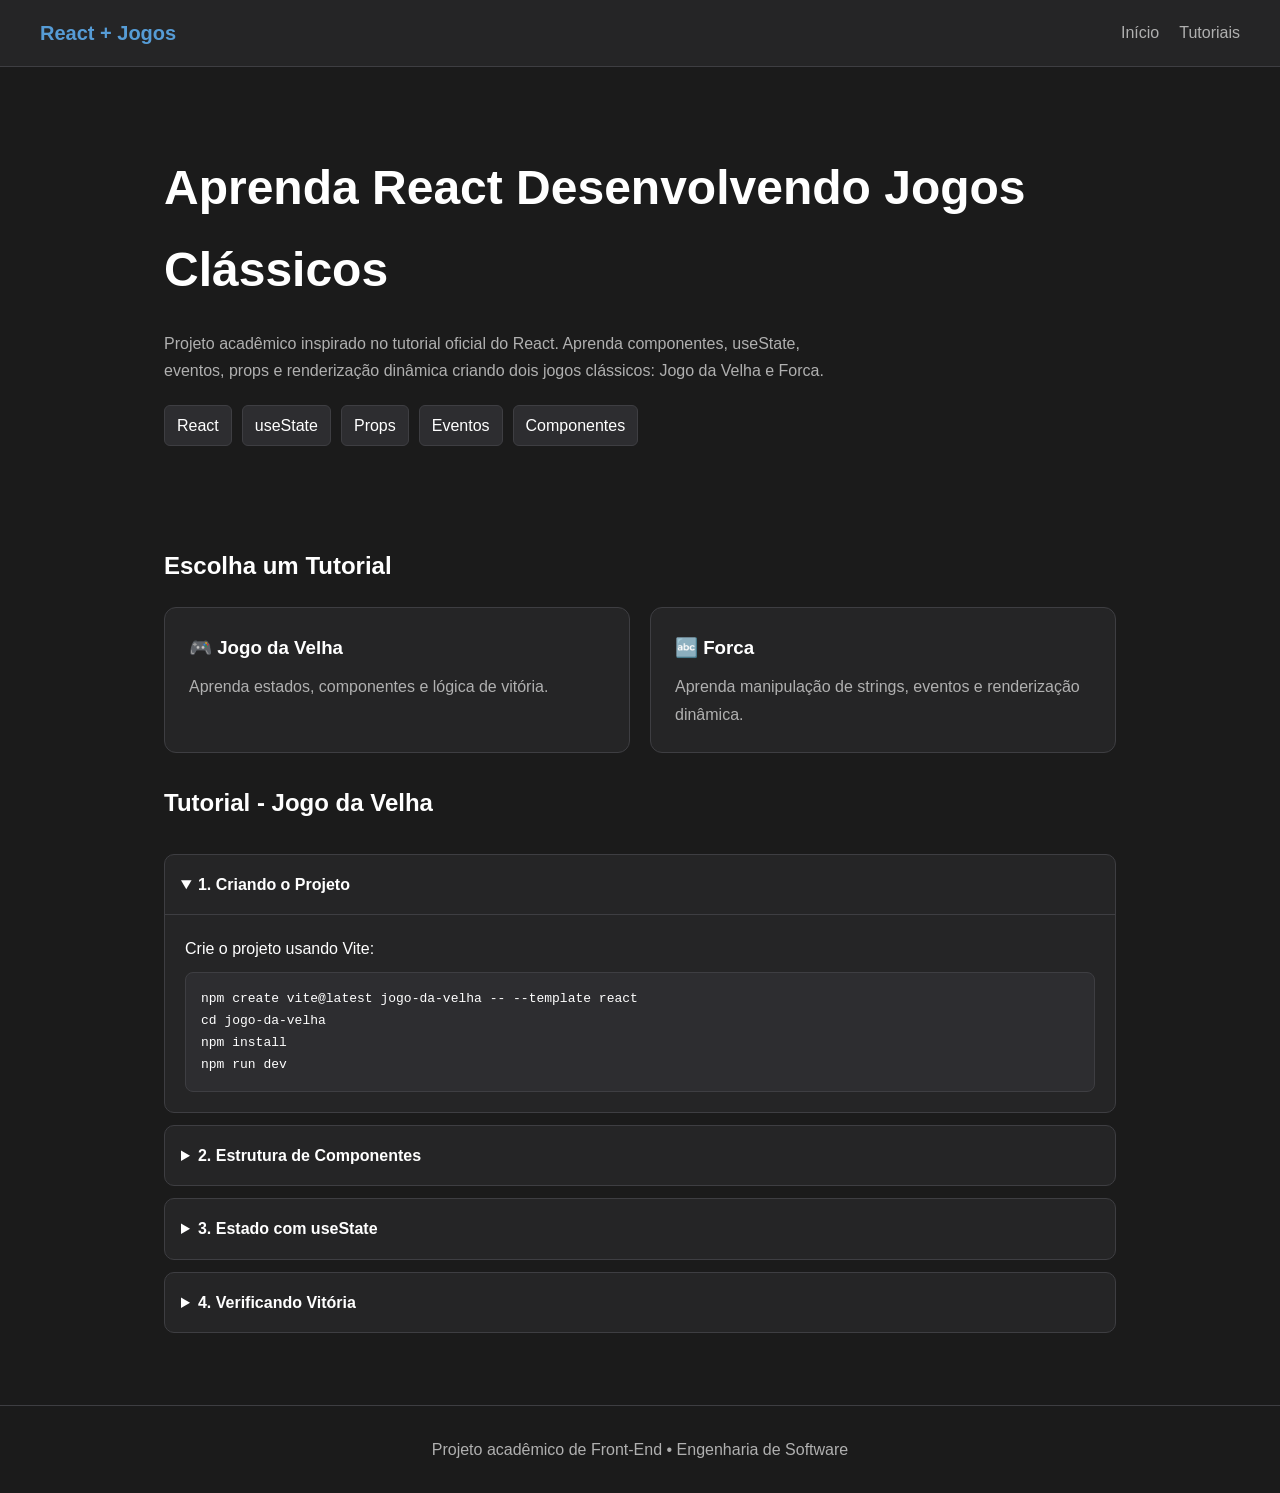
==== Atividade Jogo/index.html @ dd844045 "Add files via upload" ====
<!DOCTYPE html>
<html lang="pt-BR">
<head>
<meta charset="UTF-8">
<meta name="viewport" content="width=device-width, initial-scale=1.0">
<title>Aprenda React Criando Jogos Clássicos</title>

<style>
*{
    margin:0;
    padding:0;
    box-sizing:border-box;
}

:root{
    --bg:#1b1b1b;
    --surface:#252526;
    --surface2:#2d2d30;
    --border:#3e3e42;
    --text:#ffffff;
    --muted:#b0b0b0;
    --accent:#569cd6;
    --success:#6a9955;
    --warning:#d7ba7d;
}

body{
    font-family:"Segoe UI",Tahoma,Geneva,Verdana,sans-serif;
    background:var(--bg);
    color:var(--text);
    line-height:1.7;
}

nav{
    position:sticky;
    top:0;
    background:var(--surface);
    border-bottom:1px solid var(--border);
    padding:16px 40px;
    display:flex;
    justify-content:space-between;
    align-items:center;
}

.logo{
    color:var(--accent);
    font-weight:700;
    font-size:20px;
}

nav ul{
    display:flex;
    gap:20px;
    list-style:none;
}

nav a{
    text-decoration:none;
    color:var(--muted);
}

nav a:hover{
    color:white;
}

.hero{
    max-width:1000px;
    margin:auto;
    padding:80px 24px;
}

.hero h1{
    font-size:3rem;
    margin-bottom:20px;
}

.hero p{
    color:var(--muted);
    max-width:700px;
}

.badges{
    margin-top:20px;
    display:flex;
    flex-wrap:wrap;
    gap:10px;
}

.badge{
    background:var(--surface2);
    border:1px solid var(--border);
    padding:6px 12px;
    border-radius:6px;
}

.section{
    max-width:1000px;
    margin:auto;
    padding:20px 24px 60px;
}

.games{
    display:grid;
    grid-template-columns:repeat(auto-fit,minmax(280px,1fr));
    gap:20px;
}

.card{
    background:var(--surface);
    border:1px solid var(--border);
    border-radius:12px;
    padding:24px;
    cursor:pointer;
}

.card:hover{
    border-color:var(--accent);
}

.card h3{
    margin-bottom:10px;
}

.card p{
    color:var(--muted);
}

.content{
    display:none;
    margin-top:30px;
}

.content.active{
    display:block;
}

details{
    margin-bottom:12px;
    background:var(--surface);
    border:1px solid var(--border);
    border-radius:10px;
    overflow:hidden;
}

summary{
    padding:16px;
    cursor:pointer;
    font-weight:600;
}

.details-body{
    padding:20px;
    border-top:1px solid var(--border);
}

pre{
    background:var(--surface2);
    border:1px solid var(--border);
    padding:15px;
    border-radius:8px;
    overflow:auto;
    margin-top:10px;
}

footer{
    text-align:center;
    padding:30px;
    border-top:1px solid var(--border);
    color:var(--muted);
}

@media(max-width:700px){
    .hero h1{
        font-size:2rem;
    }

    nav{
        flex-direction:column;
        gap:10px;
    }
}
</style>
</head>

<body>

<nav>
    <div class="logo">React + Jogos</div>

    <ul>
        <li><a href="#inicio">Início</a></li>
        <li><a href="#tutorial">Tutoriais</a></li>
    </ul>
</nav>

<section class="hero" id="inicio">
    <h1>Aprenda React Desenvolvendo Jogos Clássicos</h1>

    <p>
        Projeto acadêmico inspirado no tutorial oficial do React.
        Aprenda componentes, useState, eventos, props e renderização
        dinâmica criando dois jogos clássicos: Jogo da Velha e Forca.
    </p>

    <div class="badges">
        <span class="badge">React</span>
        <span class="badge">useState</span>
        <span class="badge">Props</span>
        <span class="badge">Eventos</span>
        <span class="badge">Componentes</span>
    </div>
</section>

<section class="section" id="tutorial">

<h2 style="margin-bottom:20px">Escolha um Tutorial</h2>

<div class="games">

<div class="card" onclick="showTutorial('velha')">
    <h3>🎮 Jogo da Velha</h3>
    <p>Aprenda estados, componentes e lógica de vitória.</p>
</div>

<div class="card" onclick="showTutorial('forca')">
    <h3>🔤 Forca</h3>
    <p>Aprenda manipulação de strings, eventos e renderização dinâmica.</p>
</div>

</div>

<div id="velha" class="content active">

<h2 style="margin:30px 0">Tutorial - Jogo da Velha</h2>

<details open>
<summary>1. Criando o Projeto</summary>
<div class="details-body">
<p>Crie o projeto usando Vite:</p>
<pre>npm create vite@latest jogo-da-velha -- --template react
cd jogo-da-velha
npm install
npm run dev</pre>
</div>
</details>

<details>
<summary>2. Estrutura de Componentes</summary>
<div class="details-body">
<ul>
<li>App.jsx</li>
<li>Board.jsx</li>
<li>Square.jsx</li>
</ul>
</div>
</details>

<details>
<summary>3. Estado com useState</summary>
<div class="details-body">
<pre>const [squares, setSquares] = useState(Array(9).fill(null));</pre>
</div>
</details>

<details>
<summary>4. Verificando Vitória</summary>
<div class="details-body">
<pre>const lines = [
[0,1,2],
[3,4,5],
[6,7,8],
[0,3,6],
[1,4,7],
[2,5,8],
[0,4,8],
[2,4,6]
];</pre>
</div>
</details>

</div>

<div id="forca" class="content">

<h2 style="margin:30px 0">Tutorial - Forca</h2>

<details open>
<summary>1. Estrutura Inicial</summary>
<div class="details-body">
<p>Defina uma palavra secreta e um estado para letras digitadas.</p>
</div>
</details>

<details>
<summary>2. Estado das Letras</summary>
<div class="details-body">
<pre>const [guesses, setGuesses] = useState([]);</pre>
</div>
</details>

<details>
<summary>3. Captura do Teclado</summary>
<div class="details-body">
<pre>useEffect(() => {
window.addEventListener('keydown', handleKey);
return () => window.removeEventListener('keydown', handleKey);
}, []);</pre>
</div>
</details>

<details>
<summary>4. Mostrar Palavra</summary>
<div class="details-body">
<pre>word.split('').map(letter =>
guesses.includes(letter) ? letter : '_'
)</pre>
</div>
</details>

<details>
<summary>5. Condição de Vitória</summary>
<div class="details-body">
<pre>const won = word
.split('')
.every(letter => guesses.includes(letter));</pre>
</div>
</details>

</div>

</section>

<footer>
Projeto acadêmico de Front-End • Engenharia de Software
</footer>

<script>
function showTutorial(id){

document.querySelectorAll('.content')
.forEach(el => el.classList.remove('active'));

document.getElementById(id)
.classList.add('active');
}
</script>

</body>
</html>
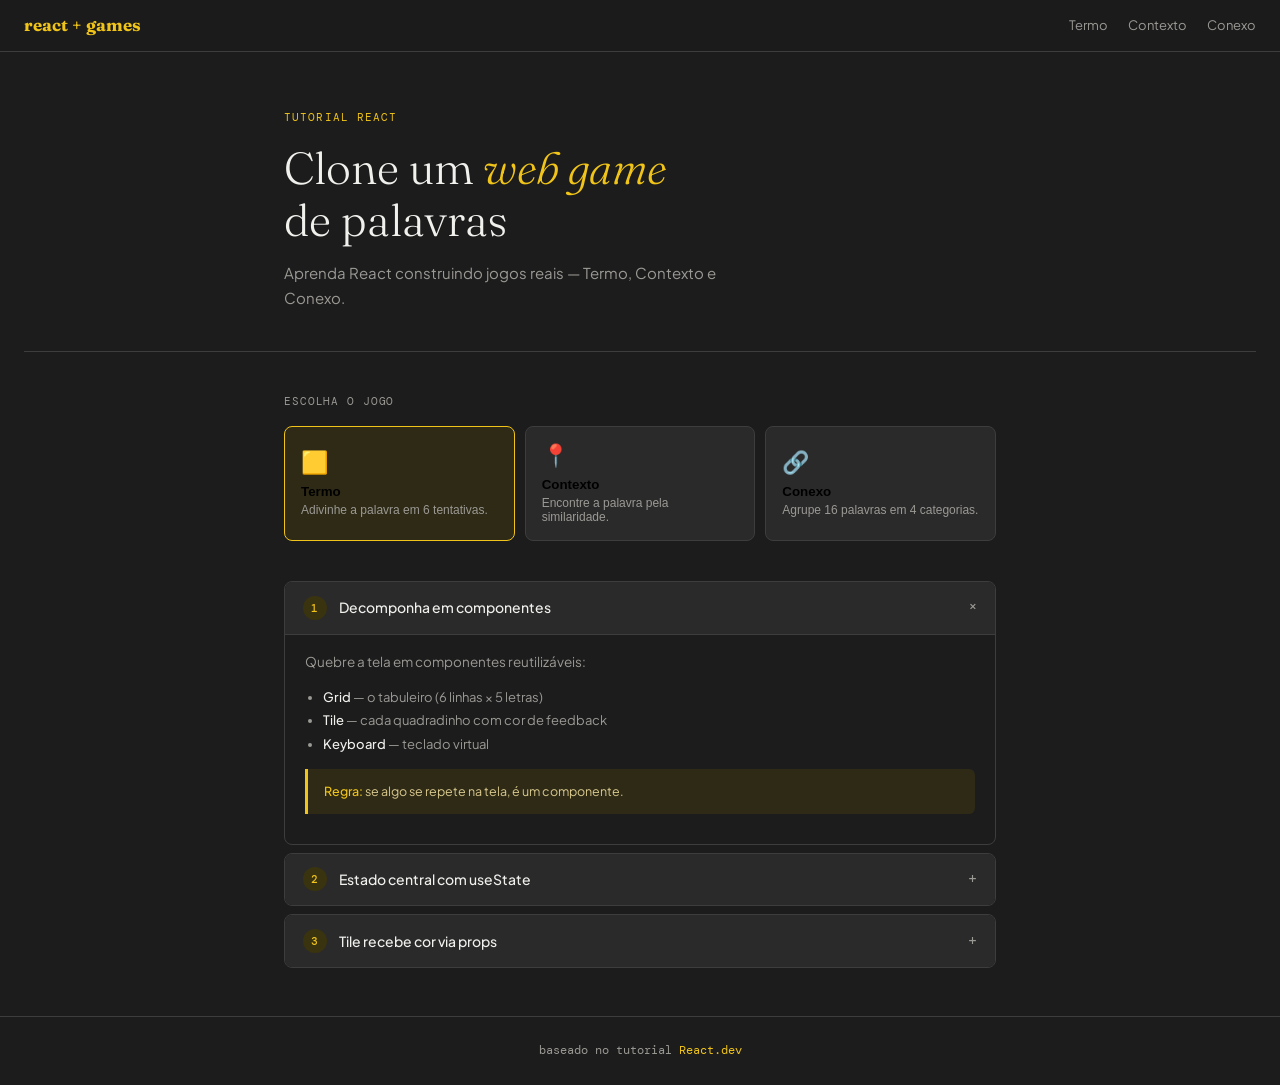
==== commit 8683f9f8: "Update index.html" ====
--- a/Atividade Jogo/index.html
+++ b/Atividade Jogo/index.html
@@ -3,346 +3,319 @@
 <head>
 <meta charset="UTF-8">
 <meta name="viewport" content="width=device-width, initial-scale=1.0">
-<title>Aprenda React Criando Jogos Clássicos</title>
-
+<title>Clone um Web Game de Palavras com React</title>
+<link rel="preconnect" href="https://fonts.googleapis.com">
+<link href="https://fonts.googleapis.com/css2?family=Fraunces:opsz,wght@9..144,300;9..144,700&family=DM+Mono:wght@400;500&family=Plus+Jakarta+Sans:wght@400;500;600&display=swap" rel="stylesheet">
 <style>
-*{
-    margin:0;
-    padding:0;
-    box-sizing:border-box;
-}
-
-:root{
-    --bg:#1b1b1b;
-    --surface:#252526;
-    --surface2:#2d2d30;
-    --border:#3e3e42;
-    --text:#ffffff;
-    --muted:#b0b0b0;
-    --accent:#569cd6;
-    --success:#6a9955;
-    --warning:#d7ba7d;
-}
-
-body{
-    font-family:"Segoe UI",Tahoma,Geneva,Verdana,sans-serif;
-    background:var(--bg);
-    color:var(--text);
-    line-height:1.7;
-}
-
-nav{
-    position:sticky;
-    top:0;
-    background:var(--surface);
-    border-bottom:1px solid var(--border);
-    padding:16px 40px;
-    display:flex;
-    justify-content:space-between;
-    align-items:center;
-}
-
-.logo{
-    color:var(--accent);
-    font-weight:700;
-    font-size:20px;
-}
-
-nav ul{
-    display:flex;
-    gap:20px;
-    list-style:none;
-}
-
-nav a{
-    text-decoration:none;
-    color:var(--muted);
-}
-
-nav a:hover{
-    color:white;
-}
-
-.hero{
-    max-width:1000px;
-    margin:auto;
-    padding:80px 24px;
-}
-
-.hero h1{
-    font-size:3rem;
-    margin-bottom:20px;
-}
-
-.hero p{
-    color:var(--muted);
-    max-width:700px;
-}
-
-.badges{
-    margin-top:20px;
-    display:flex;
-    flex-wrap:wrap;
-    gap:10px;
-}
-
-.badge{
-    background:var(--surface2);
-    border:1px solid var(--border);
-    padding:6px 12px;
-    border-radius:6px;
-}
-
-.section{
-    max-width:1000px;
-    margin:auto;
-    padding:20px 24px 60px;
-}
-
-.games{
-    display:grid;
-    grid-template-columns:repeat(auto-fit,minmax(280px,1fr));
-    gap:20px;
-}
-
-.card{
-    background:var(--surface);
-    border:1px solid var(--border);
-    border-radius:12px;
-    padding:24px;
-    cursor:pointer;
-}
-
-.card:hover{
-    border-color:var(--accent);
-}
-
-.card h3{
-    margin-bottom:10px;
-}
-
-.card p{
-    color:var(--muted);
-}
-
-.content{
-    display:none;
-    margin-top:30px;
-}
-
-.content.active{
-    display:block;
-}
-
-details{
-    margin-bottom:12px;
-    background:var(--surface);
-    border:1px solid var(--border);
-    border-radius:10px;
-    overflow:hidden;
-}
-
-summary{
-    padding:16px;
-    cursor:pointer;
-    font-weight:600;
-}
-
-.details-body{
-    padding:20px;
-    border-top:1px solid var(--border);
-}
-
-pre{
-    background:var(--surface2);
-    border:1px solid var(--border);
-    padding:15px;
-    border-radius:8px;
-    overflow:auto;
-    margin-top:10px;
-}
-
-footer{
-    text-align:center;
-    padding:30px;
-    border-top:1px solid var(--border);
-    color:var(--muted);
-}
-
-@media(max-width:700px){
-    .hero h1{
-        font-size:2rem;
-    }
-
-    nav{
-        flex-direction:column;
-        gap:10px;
-    }
-}
+  *, *::before, *::after { box-sizing: border-box; margin: 0; padding: 0; }
+
+  :root {
+    --bg:      #1c1c1c;
+    --surface: #2a2a2a;
+    --border:  #3d3d3d;
+    --text:    #f0f0ed;
+    --muted:   #9b9994;
+    --accent:  #f0c419;
+    --mono:    'DM Mono', monospace;
+    --serif:   'Fraunces', serif;
+    --sans:    'Plus Jakarta Sans', sans-serif;
+  }
+
+  body {
+    background: var(--bg);
+    color: var(--text);
+    font-family: var(--sans);
+    font-size: 15px;
+    line-height: 1.65;
+  }
+
+  /* NAV */
+  nav {
+    position: sticky; top: 0; z-index: 10;
+    background: rgba(28,28,28,.95);
+    border-bottom: 1px solid var(--border);
+    padding: 0 1.5rem;
+    display: flex; align-items: center; gap: 1.5rem;
+    height: 52px;
+  }
+  .nav-logo {
+    font-family: var(--serif); font-size: 17px;
+    color: var(--accent); font-weight: 700; text-decoration: none;
+  }
+  .nav-links { display: flex; gap: 1.25rem; margin-left: auto; }
+  .nav-links a { font-size: 13px; color: var(--muted); text-decoration: none; }
+  .nav-links a:hover { color: var(--text); }
+
+  /* HERO */
+  .hero { max-width: 760px; margin: 0 auto; padding: 3.5rem 1.5rem 2.5rem; }
+  .hero-eyebrow {
+    font-family: var(--mono); font-size: 11px; letter-spacing: .1em;
+    color: var(--accent); text-transform: uppercase; margin-bottom: 1rem;
+  }
+  .hero h1 {
+    font-family: var(--serif); font-size: clamp(2rem, 5vw, 2.8rem);
+    font-weight: 300; line-height: 1.15; margin-bottom: 1rem;
+  }
+  .hero h1 em { font-style: italic; color: var(--accent); }
+  .hero-lead { color: var(--muted); max-width: 480px; }
+
+  hr.divider { border: none; border-top: 1px solid var(--border); margin: 0 1.5rem; }
+
+  /* GAME SELECTOR */
+  .section { max-width: 760px; margin: 0 auto; padding: 2.5rem 1.5rem; }
+  .section-label {
+    font-family: var(--mono); font-size: 11px; color: var(--muted);
+    letter-spacing: .08em; text-transform: uppercase; margin-bottom: 1rem;
+  }
+  .game-grid { display: grid; grid-template-columns: repeat(3,1fr); gap: 10px; margin-bottom: 2.5rem; }
+  .game-card {
+    background: var(--surface); border: 1px solid var(--border);
+    border-radius: 8px; padding: 1rem; text-align: left; cursor: pointer;
+  }
+  .game-card:hover { border-color: var(--muted); }
+  .game-card.active { border-color: var(--accent); background: #2e2a16; }
+  .game-icon { font-size: 22px; margin-bottom: .5rem; }
+  .game-name { font-weight: 600; margin-bottom: .25rem; }
+  .game-desc { font-size: 12px; color: var(--muted); }
+
+  /* STEPS */
+  .step { border: 1px solid var(--border); border-radius: 8px; overflow: hidden; margin-bottom: 8px; }
+  .step-header {
+    display: flex; align-items: center; gap: 12px;
+    padding: .85rem 1.1rem; cursor: pointer; background: var(--surface);
+    list-style: none;
+  }
+  .step-header:hover { background: #303030; }
+  .step-num {
+    width: 24px; height: 24px; border-radius: 50%; flex-shrink: 0;
+    display: flex; align-items: center; justify-content: center;
+    font-family: var(--mono); font-size: 11px; font-weight: 500;
+    background: #3a330f; color: var(--accent);
+  }
+  .step-title { font-size: 14px; font-weight: 500; flex: 1; }
+  .step-toggle { font-family: var(--mono); color: var(--muted); transition: transform .2s; }
+  details[open] .step-toggle { transform: rotate(45deg); }
+  .step-body { padding: 1rem 1.25rem 1.25rem; border-top: 1px solid var(--border); }
+  .step-body p { font-size: 13.5px; color: var(--muted); margin-bottom: .85rem; }
+  .step-body ul { margin: 0 0 .85rem 1.1rem; }
+  .step-body li { font-size: 13px; color: var(--muted); margin-bottom: .15rem; }
+  .step-body strong { color: var(--text); font-weight: 500; }
+
+  /* CODE */
+  pre {
+    background: #232323; border: 1px solid var(--border);
+    border-radius: 6px; padding: 1rem; overflow-x: auto; margin: .6rem 0;
+    font-family: var(--mono); font-size: 12.5px; line-height: 1.7; color: var(--text);
+  }
+  .kw { color: var(--accent); }
+  .str { color: #d8d3c0; }
+  .cm  { color: #6b6b6b; font-style: italic; }
+
+  .tip {
+    background: #2e2a16; border-left: 3px solid var(--accent);
+    border-radius: 0 6px 6px 0; padding: .75rem 1rem; margin: .6rem 0;
+  }
+  .tip p { color: #d9c98e !important; font-size: 12.5px !important; margin: 0 !important; }
+  .tip strong { color: var(--accent) !important; }
+
+  .game-content { display: none; }
+  .game-content.active { display: block; }
+
+  footer {
+    border-top: 1px solid var(--border); padding: 1.5rem; text-align: center;
+    font-family: var(--mono); font-size: 12px; color: var(--muted);
+  }
+  footer a { color: var(--accent); text-decoration: none; }
+
+  @media (max-width: 600px) {
+    .game-grid { grid-template-columns: 1fr; }
+    .nav-links { display: none; }
+  }
 </style>
 </head>
-
 <body>
 
 <nav>
-    <div class="logo">React + Jogos</div>
-
-    <ul>
-        <li><a href="#inicio">Início</a></li>
-        <li><a href="#tutorial">Tutoriais</a></li>
-    </ul>
+  <a class="nav-logo" href="#">react + games</a>
+  <div class="nav-links">
+    <a href="#">Termo</a>
+    <a href="#">Contexto</a>
+    <a href="#">Conexo</a>
+  </div>
 </nav>
 
-<section class="hero" id="inicio">
-    <h1>Aprenda React Desenvolvendo Jogos Clássicos</h1>
-
-    <p>
-        Projeto acadêmico inspirado no tutorial oficial do React.
-        Aprenda componentes, useState, eventos, props e renderização
-        dinâmica criando dois jogos clássicos: Jogo da Velha e Forca.
-    </p>
-
-    <div class="badges">
-        <span class="badge">React</span>
-        <span class="badge">useState</span>
-        <span class="badge">Props</span>
-        <span class="badge">Eventos</span>
-        <span class="badge">Componentes</span>
+<section class="hero">
+  <p class="hero-eyebrow">tutorial react</p>
+  <h1>Clone um <em>web game</em><br>de palavras</h1>
+  <p class="hero-lead">Aprenda React construindo jogos reais — Termo, Contexto e Conexo.</p>
+</section>
+
+<hr class="divider">
+
+<section class="section">
+  <p class="section-label">escolha o jogo</p>
+
+  <div class="game-grid">
+    <button class="game-card active" onclick="selectGame('termo')">
+      <div class="game-icon">🟨</div>
+      <div class="game-name">Termo</div>
+      <div class="game-desc">Adivinhe a palavra em 6 tentativas.</div>
+    </button>
+    <button class="game-card" onclick="selectGame('contexto')">
+      <div class="game-icon">📍</div>
+      <div class="game-name">Contexto</div>
+      <div class="game-desc">Encontre a palavra pela similaridade.</div>
+    </button>
+    <button class="game-card" onclick="selectGame('conexo')">
+      <div class="game-icon">🔗</div>
+      <div class="game-name">Conexo</div>
+      <div class="game-desc">Agrupe 16 palavras em 4 categorias.</div>
+    </button>
+  </div>
+
+  <!-- TERMO -->
+  <div id="content-termo" class="game-content active">
+    <div class="step-list">
+
+      <details class="step" open>
+        <summary class="step-header">
+          <div class="step-num">1</div>
+          <span class="step-title">Decomponha em componentes</span>
+          <span class="step-toggle">+</span>
+        </summary>
+        <div class="step-body">
+          <p>Quebre a tela em componentes reutilizáveis:</p>
+          <ul>
+            <li><strong>Grid</strong> — o tabuleiro (6 linhas × 5 letras)</li>
+            <li><strong>Tile</strong> — cada quadradinho com cor de feedback</li>
+            <li><strong>Keyboard</strong> — teclado virtual</li>
+          </ul>
+          <div class="tip"><p><strong>Regra:</strong> se algo se repete na tela, é um componente.</p></div>
+        </div>
+      </details>
+
+      <details class="step">
+        <summary class="step-header">
+          <div class="step-num">2</div>
+          <span class="step-title">Estado central com useState</span>
+          <span class="step-toggle">+</span>
+        </summary>
+        <div class="step-body">
+          <p>Toda a lógica do jogo fica num custom hook:</p>
+          <pre><code><span class="kw">const</span> [guesses, setGuesses] = useState([])
+<span class="kw">const</span> [current, setCurrent] = useState(<span class="str">''</span>)
+
+<span class="kw">function</span> submitGuess() {
+  <span class="kw">if</span> (current.length !== 5) <span class="kw">return</span>
+  setGuesses([...guesses, current])
+  setCurrent(<span class="str">''</span>)
+}</code></pre>
+        </div>
+      </details>
+
+      <details class="step">
+        <summary class="step-header">
+          <div class="step-num">3</div>
+          <span class="step-title">Tile recebe cor via props</span>
+          <span class="step-toggle">+</span>
+        </summary>
+        <div class="step-body">
+          <p>O Tile é puro — só exibe o que recebe:</p>
+          <pre><code><span class="kw">function</span> Tile({ letter, status }) {
+  <span class="kw">return</span> &lt;div className={<span class="str">`tile tile--${status}`</span>}&gt;{letter}&lt;/div&gt;
+}</code></pre>
+        </div>
+      </details>
+
     </div>
+  </div>
+
+  <!-- CONTEXTO -->
+  <div id="content-contexto" class="game-content">
+    <div class="step-list">
+
+      <details class="step" open>
+        <summary class="step-header">
+          <div class="step-num">1</div>
+          <span class="step-title">Sem limite de tentativas</span>
+          <span class="step-toggle">+</span>
+        </summary>
+        <div class="step-body">
+          <p>O jogador digita palavras e recebe uma distância semântica — quanto menor, mais perto da resposta. As tentativas ficam ordenadas por proximidade.</p>
+        </div>
+      </details>
+
+      <details class="step">
+        <summary class="step-header">
+          <div class="step-num">2</div>
+          <span class="step-title">Buscar a distância com fetch</span>
+          <span class="step-toggle">+</span>
+        </summary>
+        <div class="step-body">
+          <pre><code><span class="kw">async function</span> handleGuess() {
+  <span class="kw">const</span> res = <span class="kw">await</span> fetch(<span class="str">`/api/tip/${input}`</span>)
+  <span class="kw">const</span> data = <span class="kw">await</span> res.json()
+  setGuesses(g => [...g, data].sort((a,b) => a.distance - b.distance))
+}</code></pre>
+        </div>
+      </details>
+
+    </div>
+  </div>
+
+  <!-- CONEXO -->
+  <div id="content-conexo" class="game-content">
+    <div class="step-list">
+
+      <details class="step" open>
+        <summary class="step-header">
+          <div class="step-num">1</div>
+          <span class="step-title">Estado complexo → useReducer</span>
+          <span class="step-toggle">+</span>
+        </summary>
+        <div class="step-body">
+          <p>16 palavras formam 4 grupos secretos. O jogador seleciona 4 por vez. Quando várias partes do estado mudam juntas, useReducer organiza melhor que vários useState.</p>
+          <div class="tip"><p><strong>Regra:</strong> ação única, várias mudanças de estado → useReducer.</p></div>
+        </div>
+      </details>
+
+      <details class="step">
+        <summary class="step-header">
+          <div class="step-num">2</div>
+          <span class="step-title">Verificando o grupo no reducer</span>
+          <span class="step-toggle">+</span>
+        </summary>
+        <div class="step-body">
+          <pre><code><span class="kw">function</span> handleSubmit(state) {
+  <span class="kw">const</span> ids = state.selected.map(w => w.groupId)
+  <span class="kw">const</span> acertou = ids.every(id => id === ids[0])
+  <span class="kw">return</span> acertou
+    ? { ...state, solved: [...state.solved, ids[0]], selected: [] }
+    : { ...state, mistakes: state.mistakes + 1, selected: [] }
+}</code></pre>
+        </div>
+      </details>
+
+    </div>
+  </div>
+
 </section>
 
-<section class="section" id="tutorial">
-
-<h2 style="margin-bottom:20px">Escolha um Tutorial</h2>
-
-<div class="games">
-
-<div class="card" onclick="showTutorial('velha')">
-    <h3>🎮 Jogo da Velha</h3>
-    <p>Aprenda estados, componentes e lógica de vitória.</p>
-</div>
-
-<div class="card" onclick="showTutorial('forca')">
-    <h3>🔤 Forca</h3>
-    <p>Aprenda manipulação de strings, eventos e renderização dinâmica.</p>
-</div>
-
-</div>
-
-<div id="velha" class="content active">
-
-<h2 style="margin:30px 0">Tutorial - Jogo da Velha</h2>
-
-<details open>
-<summary>1. Criando o Projeto</summary>
-<div class="details-body">
-<p>Crie o projeto usando Vite:</p>
-<pre>npm create vite@latest jogo-da-velha -- --template react
-cd jogo-da-velha
-npm install
-npm run dev</pre>
-</div>
-</details>
-
-<details>
-<summary>2. Estrutura de Componentes</summary>
-<div class="details-body">
-<ul>
-<li>App.jsx</li>
-<li>Board.jsx</li>
-<li>Square.jsx</li>
-</ul>
-</div>
-</details>
-
-<details>
-<summary>3. Estado com useState</summary>
-<div class="details-body">
-<pre>const [squares, setSquares] = useState(Array(9).fill(null));</pre>
-</div>
-</details>
-
-<details>
-<summary>4. Verificando Vitória</summary>
-<div class="details-body">
-<pre>const lines = [
-[0,1,2],
-[3,4,5],
-[6,7,8],
-[0,3,6],
-[1,4,7],
-[2,5,8],
-[0,4,8],
-[2,4,6]
-];</pre>
-</div>
-</details>
-
-</div>
-
-<div id="forca" class="content">
-
-<h2 style="margin:30px 0">Tutorial - Forca</h2>
-
-<details open>
-<summary>1. Estrutura Inicial</summary>
-<div class="details-body">
-<p>Defina uma palavra secreta e um estado para letras digitadas.</p>
-</div>
-</details>
-
-<details>
-<summary>2. Estado das Letras</summary>
-<div class="details-body">
-<pre>const [guesses, setGuesses] = useState([]);</pre>
-</div>
-</details>
-
-<details>
-<summary>3. Captura do Teclado</summary>
-<div class="details-body">
-<pre>useEffect(() => {
-window.addEventListener('keydown', handleKey);
-return () => window.removeEventListener('keydown', handleKey);
-}, []);</pre>
-</div>
-</details>
-
-<details>
-<summary>4. Mostrar Palavra</summary>
-<div class="details-body">
-<pre>word.split('').map(letter =>
-guesses.includes(letter) ? letter : '_'
-)</pre>
-</div>
-</details>
-
-<details>
-<summary>5. Condição de Vitória</summary>
-<div class="details-body">
-<pre>const won = word
-.split('')
-.every(letter => guesses.includes(letter));</pre>
-</div>
-</details>
-
-</div>
-
-</section>
-
 <footer>
-Projeto acadêmico de Front-End • Engenharia de Software
+  baseado no tutorial <a href="https://react.dev/learn/tutorial-tic-tac-toe" target="_blank">React.dev</a>
 </footer>
 
 <script>
-function showTutorial(id){
-
-document.querySelectorAll('.content')
-.forEach(el => el.classList.remove('active'));
-
-document.getElementById(id)
-.classList.add('active');
-}
+  function selectGame(game) {
+    var games = ['termo', 'contexto', 'conexo'];
+    document.querySelectorAll('.game-card').forEach(function (card, i) {
+      card.classList.toggle('active', games[i] === game);
+    });
+    document.querySelectorAll('.game-content').forEach(function (el) {
+      el.classList.remove('active');
+    });
+    document.getElementById('content-' + game).classList.add('active');
+  }
 </script>
 
 </body>
